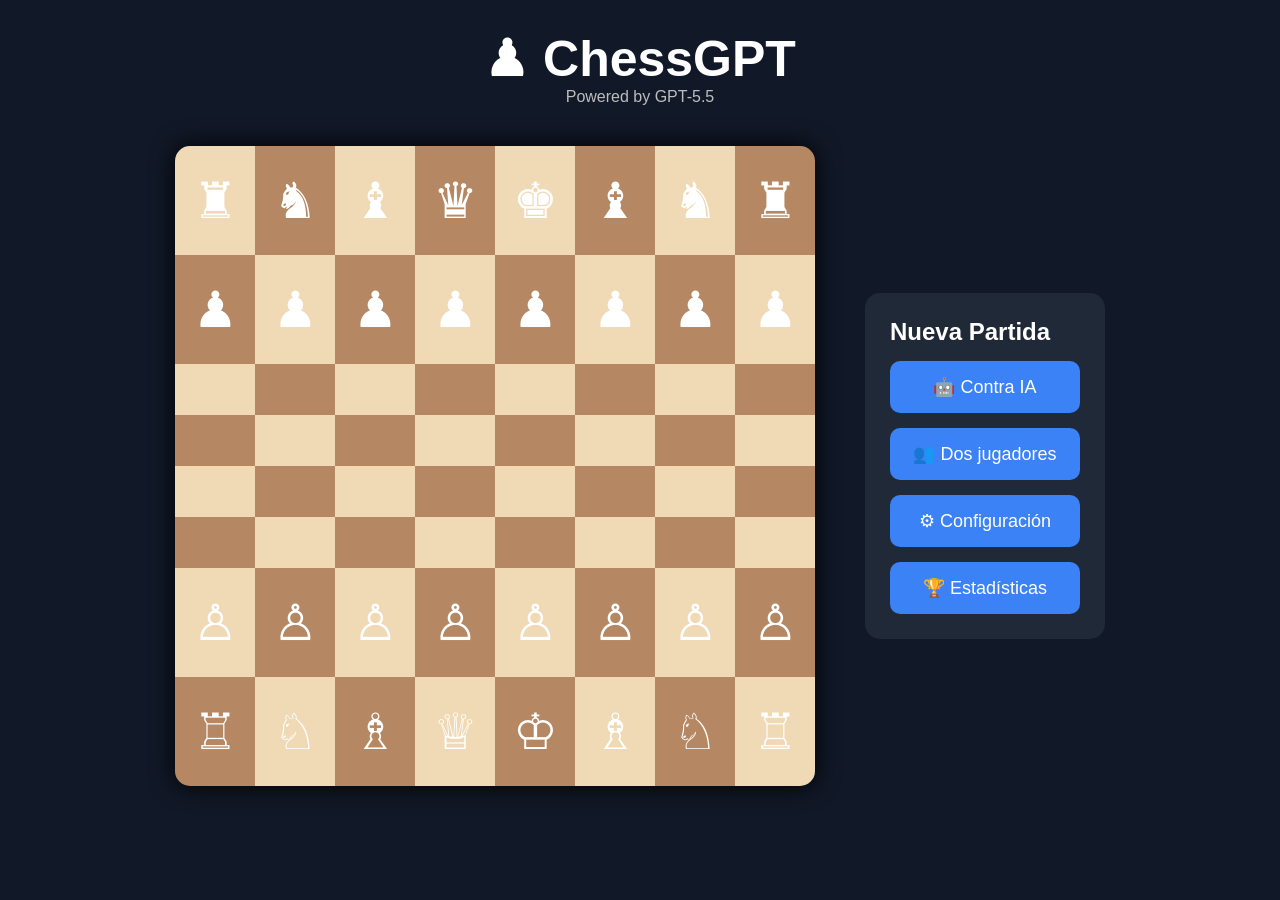
==== index.html @ 216e864f "Rename preview.html to index.html" ====
<!DOCTYPE html>
<html lang="es">
<head>
<meta charset="UTF-8">
<meta name="viewport" content="width=device-width, initial-scale=1.0">

<title>ChessGPT</title>

<link rel="stylesheet" href="style.css">
</head>

<body>

<div class="background"></div>

<header>

<h1>♟ ChessGPT</h1>

<p>Powered by GPT-5.5</p>

</header>

<main>

<div class="board" id="board"></div>

<div class="panel">

<h2>Nueva Partida</h2>

<button>🤖 Contra IA</button>

<button>👥 Dos jugadores</button>

<button>⚙ Configuración</button>

<button>🏆 Estadísticas</button>

</div>

</main>

<script src="script.js"></script>

</body>
</html>
---- style.css ----
*{
margin:0;
padding:0;
box-sizing:border-box;
font-family:Arial,Helvetica,sans-serif;
}

body{

background:#111827;
color:white;
min-height:100vh;

display:flex;
flex-direction:column;
align-items:center;

}

header{

margin-top:30px;
text-align:center;

}

header h1{

font-size:50px;

}

header p{

color:#bdbdbd;

}

main{

margin-top:40px;

display:flex;

gap:50px;

align-items:center;

flex-wrap:wrap;

justify-content:center;

}

.board{

width:640px;
height:640px;

display:grid;

grid-template-columns:repeat(8,1fr);

border-radius:15px;

overflow:hidden;

box-shadow:0 0 25px black;

}

.square{

display:flex;

align-items:center;

justify-content:center;

font-size:50px;

user-select:none;

}

.white{

background:#f0d9b5;

}

.black{

background:#b58863;

}

.panel{

background:#1f2937;

padding:25px;

border-radius:15px;

display:flex;

flex-direction:column;

gap:15px;

min-width:240px;

}

button{

padding:15px;

border:none;

border-radius:10px;

background:#3b82f6;

color:white;

font-size:18px;

cursor:pointer;

transition:.2s;

}

button:hover{

transform:scale(1.05);

}
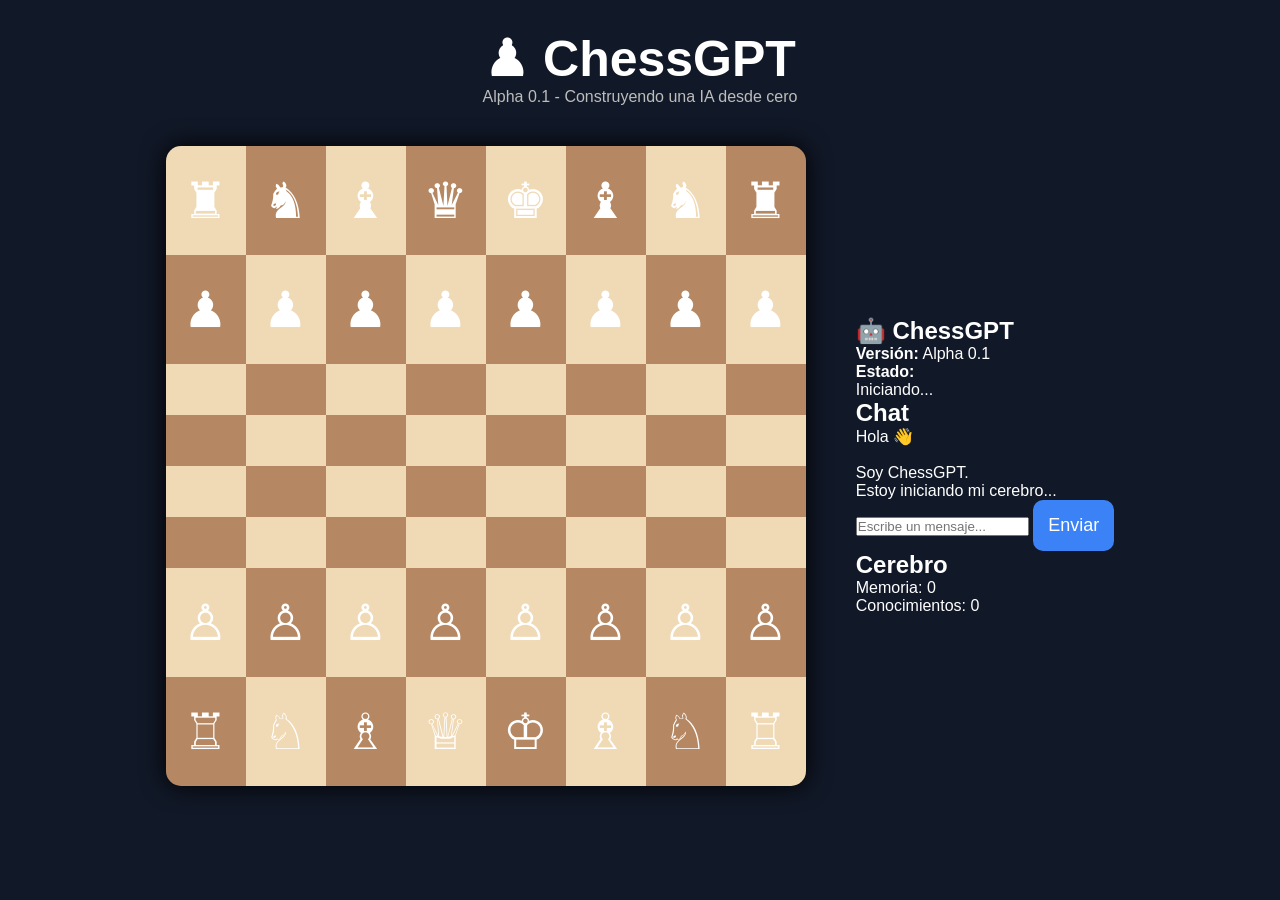
==== commit 5882a38f: "Update index.html" ====
--- a/index.html
+++ b/index.html
@@ -1,47 +1,162 @@
 <!DOCTYPE html>
 <html lang="es">
+
 <head>
-<meta charset="UTF-8">
-<meta name="viewport" content="width=device-width, initial-scale=1.0">
 
-<title>ChessGPT</title>
+    <meta charset="UTF-8">
+    <meta name="viewport" content="width=device-width, initial-scale=1.0">
 
-<link rel="stylesheet" href="style.css">
+    <title>ChessGPT Alpha 0.1</title>
+
+    <link rel="stylesheet" href="style.css">
+
 </head>
 
 <body>
 
-<div class="background"></div>
+    <div class="background"></div>
 
-<header>
+    <header>
 
-<h1>♟ ChessGPT</h1>
+        <h1>♟ ChessGPT</h1>
 
-<p>Powered by GPT-5.5</p>
+        <p>Alpha 0.1 - Construyendo una IA desde cero</p>
 
-</header>
+    </header>
 
-<main>
+    <main>
 
-<div class="board" id="board"></div>
+        <!-- ===================== -->
+        <!-- TABLERO               -->
+        <!-- ===================== -->
 
-<div class="panel">
+        <section class="game">
 
-<h2>Nueva Partida</h2>
+            <div id="board" class="board"></div>
 
-<button>🤖 Contra IA</button>
+        </section>
 
-<button>👥 Dos jugadores</button>
+        <!-- ===================== -->
+        <!-- PANEL LATERAL         -->
+        <!-- ===================== -->
 
-<button>⚙ Configuración</button>
+        <aside class="sidebar">
 
-<button>🏆 Estadísticas</button>
+            <!-- Información de la IA -->
 
-</div>
+            <div class="card">
 
-</main>
+                <h2>🤖 ChessGPT</h2>
 
-<script src="script.js"></script>
+                <p><strong>Versión:</strong> Alpha 0.1</p>
+
+                <p><strong>Estado:</strong></p>
+
+                <span id="ia-status">
+                    Iniciando...
+                </span>
+
+            </div>
+
+            <!-- Chat -->
+
+            <div class="card chat">
+
+                <h2>Chat</h2>
+
+                <div id="chat-messages">
+
+                    <div class="bot">
+
+                        Hola 👋
+
+                        <br><br>
+
+                        Soy ChessGPT.
+
+                        <br>
+
+                        Estoy iniciando mi cerebro...
+
+                    </div>
+
+                </div>
+
+                <div class="chat-input">
+
+                    <input
+                        type="text"
+                        id="user-input"
+                        placeholder="Escribe un mensaje..."
+                        autocomplete="off"
+                    >
+
+                    <button id="send-btn">
+
+                        Enviar
+
+                    </button>
+
+                </div>
+
+            </div>
+
+            <!-- Información del cerebro -->
+
+            <div class="card">
+
+                <h2>Cerebro</h2>
+
+                <p>
+
+                    Memoria:
+                    <span id="memory-size">
+
+                        0
+
+                    </span>
+
+                </p>
+
+                <p>
+
+                    Conocimientos:
+                    <span id="knowledge-size">
+
+                        0
+
+                    </span>
+
+                </p>
+
+            </div>
+
+        </aside>
+
+    </main>
+
+    <!-- ===================== -->
+    <!-- MOTOR DEL TABLERO     -->
+    <!-- ===================== -->
+
+    <script src="script.js"></script>
+
+    <!-- ===================== -->
+    <!-- IA                    -->
+    <!-- ===================== -->
+
+    <script src="ia/memoria.js"></script>
+
+    <script src="ia/conocimiento.js"></script>
+
+    <script src="ia/ia.js"></script>
+
+    <!-- ===================== -->
+    <!-- CHAT                  -->
+    <!-- ===================== -->
+
+    <script src="chat/chat.js"></script>
 
 </body>
+
 </html>
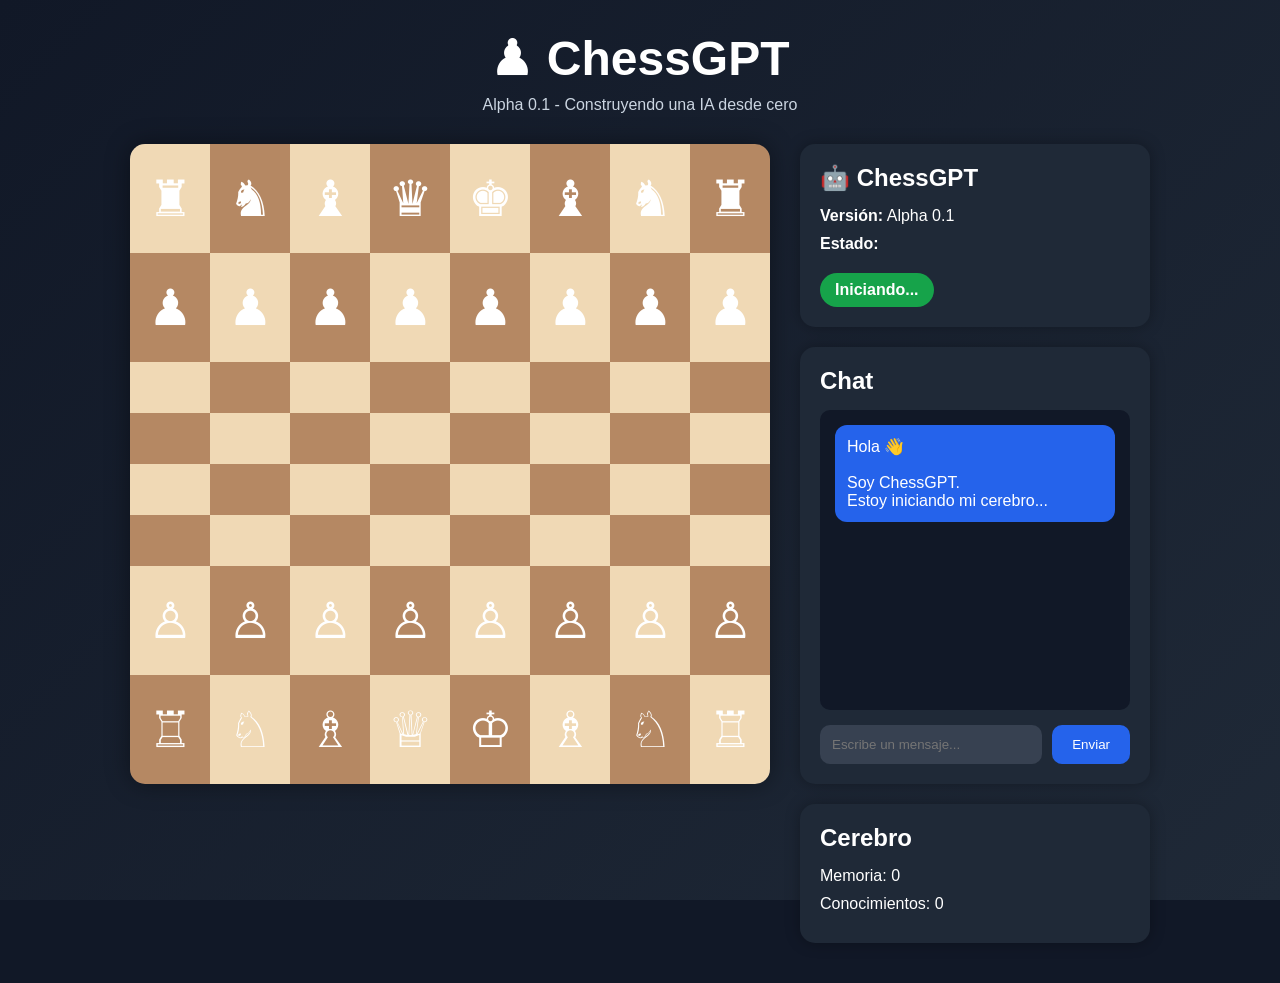
==== commit 93fc9ea8: "Update index.html" ====
--- a/index.html
+++ b/index.html
@@ -140,22 +140,7 @@
     <!-- ===================== -->
 
     <script src="script.js"></script>
-
-    <!-- ===================== -->
-    <!-- IA                    -->
-    <!-- ===================== -->
-
-    <script src="ia/memoria.js"></script>
-
-    <script src="ia/conocimiento.js"></script>
-
-    <script src="ia/ia.js"></script>
-
-    <!-- ===================== -->
-    <!-- CHAT                  -->
-    <!-- ===================== -->
-
-    <script src="chat/chat.js"></script>
+<script src="ia.js"></script>
 
 </body>
 
--- a/style.css
+++ b/style.css
@@ -1,140 +1,355 @@
+/* ===========================
+   ChessGPT v0.1
+=========================== */
+
 *{
-margin:0;
-padding:0;
-box-sizing:border-box;
-font-family:Arial,Helvetica,sans-serif;
+    margin:0;
+    padding:0;
+    box-sizing:border-box;
+    font-family:Arial, Helvetica, sans-serif;
 }
 
 body{
 
-background:#111827;
-color:white;
-min-height:100vh;
-
-display:flex;
-flex-direction:column;
-align-items:center;
-
-}
+    background:#111827;
+    color:white;
+    min-height:100vh;
+
+}
+
+.background{
+
+    position:fixed;
+    inset:0;
+
+    background:linear-gradient(
+        135deg,
+        #111827,
+        #1f2937
+    );
+
+    z-index:-1;
+
+}
+
+/* ===========================
+   HEADER
+=========================== */
 
 header{
 
-margin-top:30px;
-text-align:center;
+    text-align:center;
+
+    padding:30px;
 
 }
 
 header h1{
 
-font-size:50px;
+    font-size:48px;
+
+    margin-bottom:10px;
 
 }
 
 header p{
 
-color:#bdbdbd;
-
-}
+    color:#cbd5e1;
+
+}
+
+/* ===========================
+   CONTENIDO
+=========================== */
 
 main{
 
-margin-top:40px;
-
-display:flex;
-
-gap:50px;
-
-align-items:center;
-
-flex-wrap:wrap;
-
-justify-content:center;
+    width:95%;
+
+    max-width:1400px;
+
+    margin:auto;
+
+    display:flex;
+
+    justify-content:center;
+
+    align-items:flex-start;
+
+    gap:30px;
+
+    padding-bottom:40px;
+
+    flex-wrap:wrap;
+
+}
+
+/* ===========================
+   TABLERO
+=========================== */
+
+.game{
+
+    display:flex;
+
+    justify-content:center;
 
 }
 
 .board{
 
-width:640px;
-height:640px;
-
-display:grid;
-
-grid-template-columns:repeat(8,1fr);
-
-border-radius:15px;
-
-overflow:hidden;
-
-box-shadow:0 0 25px black;
+    width:640px;
+
+    height:640px;
+
+    display:grid;
+
+    grid-template-columns:repeat(8,1fr);
+
+    border-radius:15px;
+
+    overflow:hidden;
+
+    box-shadow:0 0 25px rgba(0,0,0,.4);
 
 }
 
 .square{
 
-display:flex;
-
-align-items:center;
-
-justify-content:center;
-
-font-size:50px;
-
-user-select:none;
+    display:flex;
+
+    justify-content:center;
+
+    align-items:center;
+
+    font-size:50px;
+
+    user-select:none;
 
 }
 
 .white{
 
-background:#f0d9b5;
+    background:#f0d9b5;
 
 }
 
 .black{
 
-background:#b58863;
-
-}
-
-.panel{
-
-background:#1f2937;
-
-padding:25px;
-
-border-radius:15px;
-
-display:flex;
-
-flex-direction:column;
-
-gap:15px;
-
-min-width:240px;
-
-}
-
-button{
-
-padding:15px;
-
-border:none;
-
-border-radius:10px;
-
-background:#3b82f6;
-
-color:white;
-
-font-size:18px;
-
-cursor:pointer;
-
-transition:.2s;
-
-}
-
-button:hover{
-
-transform:scale(1.05);
-
-}
+    background:#b58863;
+
+}
+
+/* ===========================
+   PANEL LATERAL
+=========================== */
+
+.sidebar{
+
+    width:350px;
+
+    display:flex;
+
+    flex-direction:column;
+
+    gap:20px;
+
+}
+
+.card{
+
+    background:#1f2937;
+
+    border-radius:15px;
+
+    padding:20px;
+
+    box-shadow:0 0 15px rgba(0,0,0,.3);
+
+}
+
+.card h2{
+
+    margin-bottom:15px;
+
+}
+
+/* ===========================
+   ESTADO IA
+=========================== */
+
+#ia-status{
+
+    display:inline-block;
+
+    margin-top:10px;
+
+    padding:8px 15px;
+
+    border-radius:30px;
+
+    background:#16a34a;
+
+    color:white;
+
+    font-weight:bold;
+
+}
+
+/* ===========================
+   CHAT
+=========================== */
+
+.chat{
+
+    display:flex;
+
+    flex-direction:column;
+
+}
+
+#chat-messages{
+
+    height:300px;
+
+    overflow-y:auto;
+
+    background:#111827;
+
+    border-radius:10px;
+
+    padding:15px;
+
+    margin-bottom:15px;
+
+}
+
+.bot{
+
+    background:#2563eb;
+
+    padding:12px;
+
+    border-radius:12px;
+
+    margin-bottom:10px;
+
+}
+
+.user{
+
+    background:#374151;
+
+    padding:12px;
+
+    border-radius:12px;
+
+    margin-bottom:10px;
+
+    text-align:right;
+
+}
+
+.chat-input{
+
+    display:flex;
+
+    gap:10px;
+
+}
+
+.chat-input input{
+
+    flex:1;
+
+    padding:12px;
+
+    border:none;
+
+    outline:none;
+
+    border-radius:10px;
+
+    background:#374151;
+
+    color:white;
+
+}
+
+.chat-input button{
+
+    padding:12px 20px;
+
+    border:none;
+
+    border-radius:10px;
+
+    cursor:pointer;
+
+    background:#2563eb;
+
+    color:white;
+
+    transition:.2s;
+
+}
+
+.chat-input button:hover{
+
+    background:#1d4ed8;
+
+    transform:scale(1.05);
+
+}
+
+/* ===========================
+   INFORMACIÓN
+=========================== */
+
+.card p{
+
+    margin-bottom:10px;
+
+}
+
+/* ===========================
+   RESPONSIVE
+=========================== */
+
+@media(max-width:1100px){
+
+    main{
+
+        flex-direction:column;
+
+        align-items:center;
+
+    }
+
+    .sidebar{
+
+        width:640px;
+
+        max-width:95%;
+
+    }
+
+}
+
+@media(max-width:700px){
+
+    .board{
+
+        width:95vw;
+
+        height:95vw;
+
+    }
+
+    .square{
+
+        font-size:7vw;
+
+    }
+
+}
